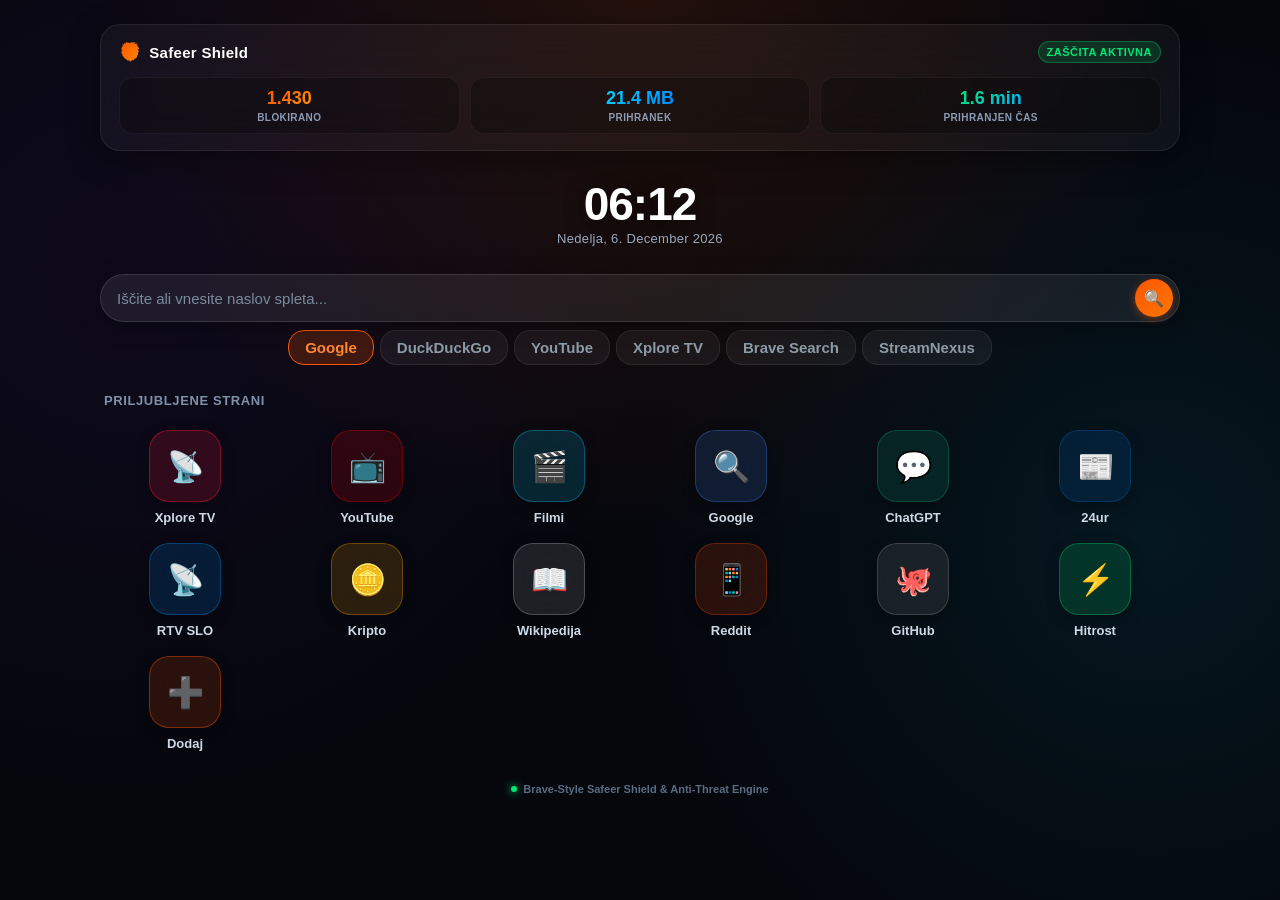
==== assets/brave_home.html @ 383d6cbf "Release TV Browser 2 2.1.08 with downloadable APK. Ship the working Xplore kiosk player and livetv D" ====
<!DOCTYPE html>
<html lang="sl">
<head>
    <meta charset="UTF-8">
    <meta name="viewport" content="width=device-width, initial-scale=1.0, user-scalable=no">
    <title>Safeer Browser - Začetna stran</title>
    <style>
        * {
            margin: 0;
            padding: 0;
            box-sizing: border-box;
            -webkit-tap-highlight-color: transparent;
            font-family: -apple-system, BlinkMacSystemFont, "Segoe UI", Roboto, Helvetica, Arial, sans-serif;
            user-select: none;
        }

        body {
            background-color: #05070d;
            background-image: 
                radial-gradient(circle at 50% 0%, rgba(255, 85, 0, 0.12) 0%, transparent 50%),
                radial-gradient(circle at 10% 30%, rgba(120, 40, 200, 0.08) 0%, transparent 40%),
                radial-gradient(circle at 90% 60%, rgba(0, 210, 255, 0.08) 0%, transparent 40%);
            color: #ffffff;
            min-height: 100vh;
            display: flex;
            flex-direction: column;
            align-items: center;
            padding: 24px 16px 40px 16px;
            overflow-x: hidden;
        }

        .container {
            width: 100%;
            max-width: 1080px;
            display: flex;
            flex-direction: column;
            align-items: center;
            gap: 22px;
        }

        /* 🦁 Brave Shield Privacy Card */
        .shield-card {
            width: 100%;
            background: rgba(255, 255, 255, 0.04);
            backdrop-filter: blur(24px);
            -webkit-backdrop-filter: blur(24px);
            border: 1px solid rgba(255, 255, 255, 0.08);
            border-radius: 20px;
            padding: 16px 18px;
            box-shadow: 0 8px 32px rgba(0, 0, 0, 0.4);
            display: flex;
            flex-direction: column;
            gap: 14px;
        }

        .shield-header {
            display: flex;
            align-items: center;
            justify-content: space-between;
        }

        .shield-title {
            display: flex;
            align-items: center;
            gap: 8px;
            font-size: 15px;
            font-weight: 700;
            letter-spacing: 0.3px;
            color: #ffffff;
        }

        .shield-icon {
            font-size: 18px;
            background: linear-gradient(135deg, #ff5500, #ff8800);
            -webkit-background-clip: text;
            -webkit-text-fill-color: transparent;
        }

        .shield-badge {
            font-size: 11px;
            font-weight: 700;
            padding: 4px 8px;
            border-radius: 12px;
            background: rgba(0, 230, 118, 0.15);
            color: #00e676;
            border: 1px solid rgba(0, 230, 118, 0.3);
            text-transform: uppercase;
            letter-spacing: 0.5px;
        }

        .stats-grid {
            display: grid;
            grid-template-columns: repeat(3, 1fr);
            gap: 10px;
        }

        .stat-box {
            display: flex;
            flex-direction: column;
            align-items: center;
            text-align: center;
            background: rgba(0, 0, 0, 0.25);
            border: 1px solid rgba(255, 255, 255, 0.05);
            border-radius: 14px;
            padding: 10px 6px;
        }

        .stat-val {
            font-size: 18px;
            font-weight: 800;
            line-height: 1.2;
            margin-bottom: 2px;
        }

        .stat-val.ads {
            background: linear-gradient(135deg, #ff5500, #ff9100);
            -webkit-background-clip: text;
            -webkit-text-fill-color: transparent;
        }

        .stat-val.data {
            background: linear-gradient(135deg, #00d2ff, #0088ff);
            -webkit-background-clip: text;
            -webkit-text-fill-color: transparent;
        }

        .stat-val.time {
            background: linear-gradient(135deg, #00e676, #00b0ff);
            -webkit-background-clip: text;
            -webkit-text-fill-color: transparent;
        }

        .stat-lbl {
            font-size: 10px;
            font-weight: 600;
            color: #8b9bb4;
            text-transform: uppercase;
            letter-spacing: 0.4px;
        }

        /* 🕒 Clock & Date Widget */
        .clock-widget {
            display: flex;
            flex-direction: column;
            align-items: center;
            margin: 6px 0;
        }

        .clock-time {
            font-size: 46px;
            font-weight: 800;
            letter-spacing: -1px;
            color: #ffffff;
            text-shadow: 0 4px 20px rgba(0, 0, 0, 0.6);
            line-height: 1.1;
        }

        .clock-date {
            font-size: 13px;
            font-weight: 500;
            color: #9aa8bd;
            text-transform: capitalize;
            letter-spacing: 0.3px;
            margin-top: 2px;
        }

        /* 🔍 Search Widget */
        .search-card {
            width: 100%;
            display: flex;
            flex-direction: column;
            gap: 8px;
        }

        .search-bar-wrapper {
            position: relative;
            width: 100%;
            display: flex;
            align-items: center;
            background: rgba(255, 255, 255, 0.07);
            border: 1px solid rgba(255, 255, 255, 0.12);
            border-radius: 28px;
            padding: 4px 6px 4px 16px;
            box-shadow: 0 4px 20px rgba(0, 0, 0, 0.35);
            transition: all 0.2s ease;
        }

        .search-bar-wrapper:focus-within {
            border-color: #ff5500;
            background: rgba(255, 255, 255, 0.1);
            box-shadow: 0 0 20px rgba(255, 85, 0, 0.35);
        }

        .search-input {
            flex: 1;
            background: transparent;
            border: none;
            outline: none;
            color: #ffffff;
            font-size: 15px;
            font-weight: 500;
            padding: 8px 0;
            user-select: text;
        }

        .search-input::placeholder {
            color: #7b8a9e;
        }

        .search-btn {
            width: 38px;
            height: 38px;
            border-radius: 50%;
            background: linear-gradient(135deg, #ff5500, #ff7700);
            border: none;
            outline: none;
            color: #ffffff;
            font-size: 16px;
            display: flex;
            align-items: center;
            justify-content: center;
            cursor: pointer;
            box-shadow: 0 2px 8px rgba(255, 85, 0, 0.4);
            transition: transform 0.15s ease;
        }

        .search-btn:active {
            transform: scale(0.9);
        }

        .engine-chips {
            display: flex;
            align-items: center;
            justify-content: center;
            gap: 6px;
            flex-wrap: wrap;
        }

        .engine-chip {
            font-size: 15px;
            font-weight: 600;
            padding: 8px 16px;
            border-radius: 16px;
            background: rgba(255, 255, 255, 0.05);
            border: 1px solid rgba(255, 255, 255, 0.08);
            color: #8c9ba8;
            cursor: pointer;
            transition: all 0.15s ease;
        }

        .engine-chip:focus,
        .engine-chip.safeer-active-card {
            outline: 3px solid #00e5ff;
            outline-offset: 3px;
            color: #ffffff;
            background: rgba(0, 229, 255, 0.16);
        }

        .engine-chip.active {
            background: rgba(255, 85, 0, 0.2);
            border-color: #ff5500;
            color: #ff8833;
        }

        /* ⭐ Top Sites / Speed Dial Grid */
        .section-header {
            width: 100%;
            display: flex;
            align-items: center;
            justify-content: space-between;
            margin-top: 6px;
            padding: 0 4px;
        }

        .section-title {
            font-size: 13px;
            font-weight: 700;
            color: #7f91a8;
            text-transform: uppercase;
            letter-spacing: 0.6px;
        }

        .favorites-grid {
            width: 100%;
            display: grid;
            grid-template-columns: repeat(6, 1fr);
            gap: 18px 12px;
        }

        .favorite-tile {
            display: flex;
            flex-direction: column;
            align-items: center;
            gap: 8px;
            cursor: pointer;
            text-decoration: none;
            transition: transform 0.15s ease;
            outline: none;
        }

        .favorite-tile:focus,
        .favorite-tile.safeer-active-card {
            transform: scale(1.08);
        }

        .favorite-tile:focus .tile-icon-wrapper,
        .favorite-tile.safeer-active-card .tile-icon-wrapper {
            border-color: #00e5ff;
            box-shadow: 0 0 22px rgba(0, 229, 255, 0.45);
        }

        .tile-icon-wrapper {
            width: 72px;
            height: 72px;
            border-radius: 20px;
            background: rgba(255, 255, 255, 0.06);
            backdrop-filter: blur(16px);
            border: 1px solid rgba(255, 255, 255, 0.1);
            display: flex;
            align-items: center;
            justify-content: center;
            font-size: 30px;
            box-shadow: 0 4px 14px rgba(0, 0, 0, 0.3);
            transition: all 0.2s ease;
        }

        .favorite-tile:active {
            transform: scale(0.92);
        }

        .favorite-tile:hover .tile-icon-wrapper {
            border-color: rgba(255, 255, 255, 0.3);
            background: rgba(255, 255, 255, 0.1);
        }

        .tile-name {
            font-size: 11px;
            font-weight: 600;
            color: #d1dbe8;
            text-align: center;
            white-space: nowrap;
            overflow: hidden;
            text-overflow: ellipsis;
            max-width: 96px;
            font-size: 13px;
        }

        /* 🛡️ Footer Security Status */
        .footer-badge {
            margin-top: 10px;
            display: flex;
            align-items: center;
            gap: 6px;
            font-size: 11px;
            font-weight: 600;
            color: #5c6c80;
        }

        .pulse-dot {
            width: 6px;
            height: 6px;
            border-radius: 50%;
            background: #00e676;
            box-shadow: 0 0 8px #00e676;
            animation: pulse 2s infinite;
        }

        @keyframes pulse {
            0% { opacity: 0.4; }
            50% { opacity: 1; }
            100% { opacity: 0.4; }
        }
    </style>
</head>
<body>

<div class="container">

    <!-- 🦁 1. Brave Shield Dashboard Stats -->
    <div class="shield-card">
        <div class="shield-header">
            <div class="shield-title">
                <span class="shield-icon">🦁</span>
                <span>Safeer Shield</span>
            </div>
            <span class="shield-badge">Zaščita aktivna</span>
        </div>
        <div class="stats-grid">
            <div class="stat-box">
                <div class="stat-val ads" id="valAds">1.430</div>
                <div class="stat-lbl">Blokirano</div>
            </div>
            <div class="stat-box">
                <div class="stat-val data" id="valData">21.4 MB</div>
                <div class="stat-lbl">Prihranek</div>
            </div>
            <div class="stat-box">
                <div class="stat-val time" id="valTime">1.6 min</div>
                <div class="stat-lbl">Prihranjen čas</div>
            </div>
        </div>
    </div>

    <!-- 🕒 2. Clock & Date Widget -->
    <div class="clock-widget">
        <div class="clock-time" id="clockTime">13:15</div>
        <div class="clock-date" id="clockDate">sobota, 29. avgust 2026</div>
    </div>

    <!-- 🔍 3. Omnibox / Search Widget -->
    <div class="search-card">
        <form class="search-bar-wrapper" id="searchForm" onsubmit="return handleSearch(event)">
            <input type="text" class="search-input" id="searchInput" placeholder="Iščite ali vnesite naslov spleta..." autocomplete="off" autocorrect="off" tabindex="-1">
            <button type="submit" class="search-btn" tabindex="0">🔍</button>
        </form>
        <div class="engine-chips">
            <div class="engine-chip active" role="button" tabindex="0" onclick="setEngine('google', this)">Google</div>
            <div class="engine-chip" role="button" tabindex="0" onclick="setEngine('duckduckgo', this)">DuckDuckGo</div>
            <div class="engine-chip" role="button" tabindex="0" onclick="openUrl('https://www.youtube.com/tv')">YouTube</div>
            <div class="engine-chip" role="button" tabindex="0" onclick="openUrl('https://www.xploretv.si/home')">Xplore TV</div>
            <div class="engine-chip" role="button" tabindex="0" onclick="setEngine('brave', this)">Brave Search</div>
            <div class="engine-chip" role="button" tabindex="0" onclick="openUrl('https://hydrahd.ws/')">StreamNexus</div>
        </div>
    </div>

    <!-- ⭐ 4. Priljubljene strani (Speed Dial) -->
    <div class="section-header">
        <div class="section-title">Priljubljene strani</div>
    </div>

    <div class="favorites-grid" id="favoritesGrid">
        <div class="favorite-tile" role="button" tabindex="0" onclick="openUrl('https://www.xploretv.si/home')">
            <div class="tile-icon-wrapper" style="background: rgba(227, 24, 55, 0.18); border-color: rgba(227, 24, 55, 0.45);">📡</div>
            <div class="tile-name">Xplore TV</div>
        </div>
        <div class="favorite-tile" role="button" tabindex="0" onclick="openUrl('https://www.youtube.com/tv')">
            <div class="tile-icon-wrapper" style="background: rgba(255, 0, 0, 0.15); border-color: rgba(255, 0, 0, 0.3);">📺</div>
            <div class="tile-name">YouTube</div>
        </div>
        <div class="favorite-tile" role="button" tabindex="0" onclick="openUrl('https://hydrahd.ws/')">
            <div class="tile-icon-wrapper" style="background: rgba(0, 210, 255, 0.15); border-color: rgba(0, 210, 255, 0.3);">🎬</div>
            <div class="tile-name">Filmi</div>
        </div>
        <div class="favorite-tile" role="button" tabindex="0" onclick="openUrl('https://www.google.com')">
            <div class="tile-icon-wrapper" style="background: rgba(66, 133, 244, 0.15); border-color: rgba(66, 133, 244, 0.3);">🔍</div>
            <div class="tile-name">Google</div>
        </div>
        <div class="favorite-tile" role="button" tabindex="0" onclick="openUrl('https://chatgpt.com')">
            <div class="tile-icon-wrapper" style="background: rgba(16, 163, 127, 0.15); border-color: rgba(16, 163, 127, 0.3);">💬</div>
            <div class="tile-name">ChatGPT</div>
        </div>
        <div class="favorite-tile" role="button" tabindex="0" onclick="openUrl('https://www.24ur.com')">
            <div class="tile-icon-wrapper" style="background: rgba(0, 102, 204, 0.15); border-color: rgba(0, 102, 204, 0.3);">📰</div>
            <div class="tile-name">24ur</div>
        </div>
        <div class="favorite-tile" role="button" tabindex="0" onclick="openUrl('https://www.rtvslo.si')">
            <div class="tile-icon-wrapper" style="background: rgba(0, 150, 255, 0.15); border-color: rgba(0, 150, 255, 0.3);">📡</div>
            <div class="tile-name">RTV SLO</div>
        </div>
        <div class="favorite-tile" role="button" tabindex="0" onclick="openUrl('https://cryptoquant.com')">
            <div class="tile-icon-wrapper" style="background: rgba(255, 170, 0, 0.15); border-color: rgba(255, 170, 0, 0.3);">🪙</div>
            <div class="tile-name">Kripto</div>
        </div>
        <div class="favorite-tile" role="button" tabindex="0" onclick="openUrl('https://sl.wikipedia.org')">
            <div class="tile-icon-wrapper" style="background: rgba(255, 255, 255, 0.1); border-color: rgba(255, 255, 255, 0.2);">📖</div>
            <div class="tile-name">Wikipedija</div>
        </div>
        <div class="favorite-tile" role="button" tabindex="0" onclick="openUrl('https://www.reddit.com')">
            <div class="tile-icon-wrapper" style="background: rgba(255, 69, 0, 0.15); border-color: rgba(255, 69, 0, 0.3);">📱</div>
            <div class="tile-name">Reddit</div>
        </div>
        <div class="favorite-tile" role="button" tabindex="0" onclick="openUrl('https://github.com')">
            <div class="tile-icon-wrapper" style="background: rgba(140, 140, 140, 0.15); border-color: rgba(140, 140, 140, 0.3);">🐙</div>
            <div class="tile-name">GitHub</div>
        </div>
        <div class="favorite-tile" role="button" tabindex="0" onclick="openUrl('https://www.speedtest.net')">
            <div class="tile-icon-wrapper" style="background: rgba(0, 230, 118, 0.15); border-color: rgba(0, 230, 118, 0.3);">⚡</div>
            <div class="tile-name">Hitrost</div>
        </div>
        <div class="favorite-tile" role="button" tabindex="0" onclick="addNewFavorite()">
            <div class="tile-icon-wrapper" style="background: rgba(255, 85, 0, 0.15); border-color: rgba(255, 85, 0, 0.4); color: #ff7700;">➕</div>
            <div class="tile-name">Dodaj</div>
        </div>
    </div>

    <!-- 🛡️ Footer -->
    <div class="footer-badge">
        <div class="pulse-dot"></div>
        <span>Brave-Style Safeer Shield & Anti-Threat Engine</span>
    </div>

</div>

<script>
    var currentEngine = 'google';

    function setEngine(engine, el) {
        currentEngine = engine;
        var chips = document.querySelectorAll('.engine-chip');
        chips.forEach(function(c) { c.classList.remove('active'); });
        if (el) el.classList.add('active');
        
        var input = document.getElementById('searchInput');
        if (engine === 'youtube') input.placeholder = 'Išči na YouTube...';
        else if (engine === 'streamnexus') input.placeholder = 'Išči filme in serije...';
        else if (engine === 'duckduckgo') input.placeholder = 'Zasebno iskanje DuckDuckGo...';
        else if (engine === 'brave') input.placeholder = 'Brave Search...';
        else input.placeholder = 'Iščite ali vnesite naslov spleta...';
        try { input.blur(); } catch (e) {}
    }

    function handleSearch(e) {
        if (e) e.preventDefault();
        var q = document.getElementById('searchInput').value.trim();
        if (!q) return false;

        var targetUrl = '';
        if (q.startsWith('http://') || q.startsWith('https://')) {
            targetUrl = q;
        } else if (q.includes('.') && !q.includes(' ')) {
            targetUrl = 'https://' + q;
        } else {
            if (currentEngine === 'youtube') {
                targetUrl = 'https://www.youtube.com/tv#/search?q=' + encodeURIComponent(q);
            } else if (currentEngine === 'duckduckgo') {
                targetUrl = 'https://duckduckgo.com/?q=' + encodeURIComponent(q);
            } else if (currentEngine === 'brave') {
                targetUrl = 'https://search.brave.com/search?q=' + encodeURIComponent(q);
            } else if (currentEngine === 'streamnexus') {
                targetUrl = 'https://hydrahd.ws/search/' + encodeURIComponent(q);
            } else {
                targetUrl = 'https://www.google.com/search?q=' + encodeURIComponent(q);
            }
        }
        openUrl(targetUrl);
        return false;
    }

    function openUrl(url) {
        if (window.SafeerBridge && typeof window.SafeerBridge.navigate === 'function') {
            window.SafeerBridge.navigate(url);
        } else {
            window.location.href = url;
        }
    }

    function addNewFavorite() {
        var url = prompt('Vnesite URL spletnega mesta (npr. https://siol.net):', 'https://');
        if (url && url !== 'https://') {
            var name = prompt('Vnesite ime zaznamka:', 'Priljubljeno');
            if (name) {
                var grid = document.getElementById('favoritesGrid');
                var addBtn = grid.lastElementChild;
                var tile = document.createElement('div');
                tile.className = 'favorite-tile';
                tile.onclick = function() { openUrl(url); };
                tile.innerHTML = '<div class="tile-icon-wrapper">⭐</div><div class="tile-name">' + name + '</div>';
                grid.insertBefore(tile, addBtn);
            }
        }
    }

    // Posodobi uro in datum v slovenščini
    function updateClock() {
        var now = new Date();
        var hrs = String(now.getHours()).padStart(2, '0');
        var mins = String(now.getMinutes()).padStart(2, '0');
        document.getElementById('clockTime').textContent = hrs + ':' + mins;

        var options = { weekday: 'long', year: 'numeric', month: 'long', day: 'numeric' };
        var dateStr = now.toLocaleDateString('sl-SI', options);
        document.getElementById('clockDate').textContent = dateStr;
    }

    // Posodobi statistiko Safeer Shielda
    function updateStats() {
        try {
            if (window.SafeerBridge && typeof window.SafeerBridge.getStats === 'function') {
                var jsonStr = window.SafeerBridge.getStats();
                var s = JSON.parse(jsonStr);
                document.getElementById('valAds').textContent = s.ads.toLocaleString('sl-SI');
                document.getElementById('valData').textContent = s.dataMb;
                document.getElementById('valTime').textContent = s.timeMin;
            }
        } catch(e) {}
    }

    setInterval(updateClock, 1000);
    setInterval(updateStats, 2000);
    updateClock();
    updateStats();
</script>

</body>
</html>
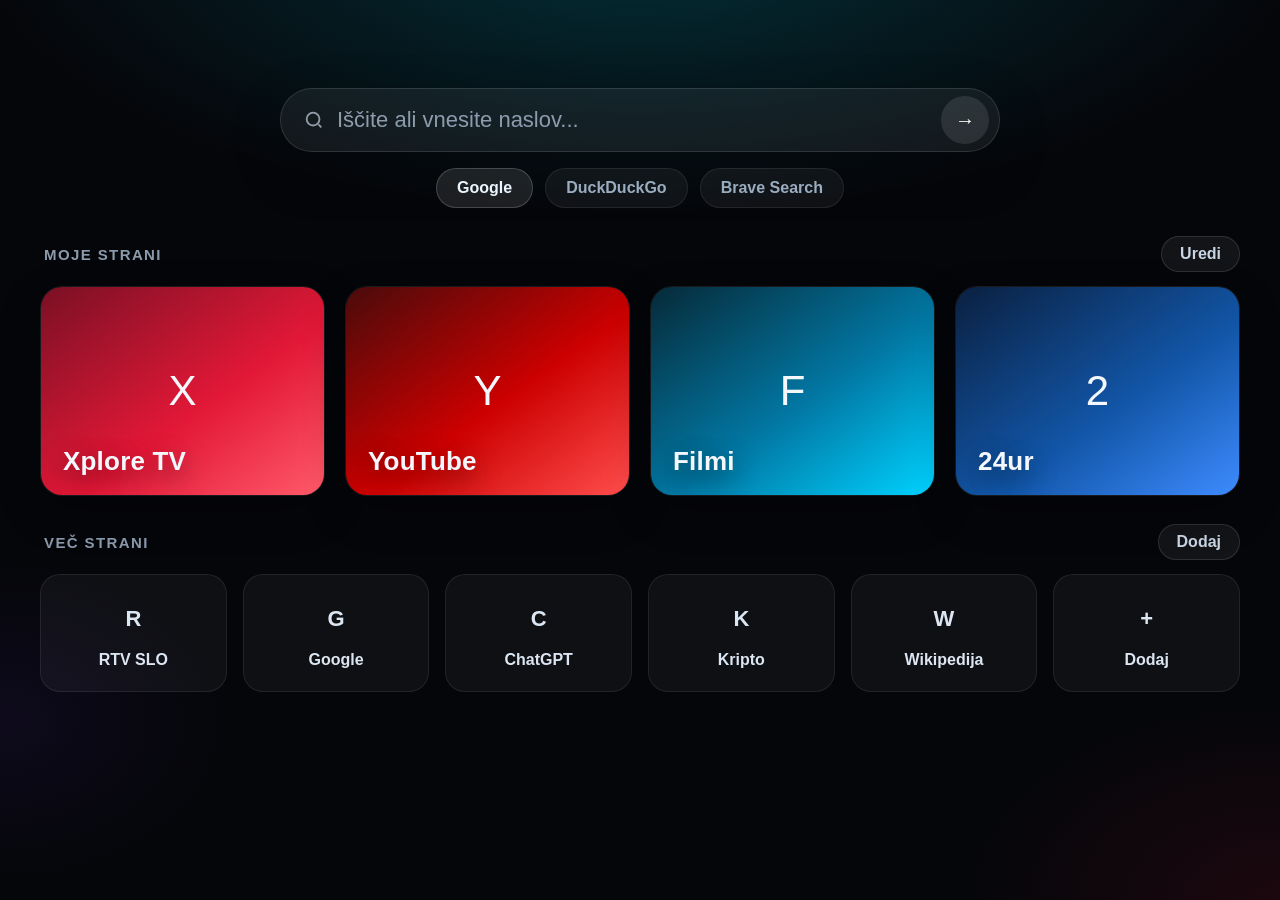
==== commit f1d97130: "Release TV Browser 2 2.1.70 with HydraHD D-Pad and native Media3 playback. Co-authored-by: Cursor <c" ====
--- a/assets/brave_home.html
+++ b/assets/brave_home.html
@@ -3,509 +3,355 @@
 <head>
     <meta charset="UTF-8">
     <meta name="viewport" content="width=device-width, initial-scale=1.0, user-scalable=no">
-    <title>Safeer Browser - Začetna stran</title>
+    <title>Safeer Browser</title>
     <style>
-        * {
-            margin: 0;
-            padding: 0;
-            box-sizing: border-box;
-            -webkit-tap-highlight-color: transparent;
-            font-family: -apple-system, BlinkMacSystemFont, "Segoe UI", Roboto, Helvetica, Arial, sans-serif;
-            user-select: none;
-        }
-
+        * { margin: 0; padding: 0; box-sizing: border-box; -webkit-tap-highlight-color: transparent; user-select: none; }
+        html, body {
+            height: 100%;
+            background: #05060a;
+            color: #f4f7fb;
+            font-family: "Segoe UI", Roboto, "Noto Sans", sans-serif;
+        }
         body {
-            background-color: #05070d;
-            background-image: 
-                radial-gradient(circle at 50% 0%, rgba(255, 85, 0, 0.12) 0%, transparent 50%),
-                radial-gradient(circle at 10% 30%, rgba(120, 40, 200, 0.08) 0%, transparent 40%),
-                radial-gradient(circle at 90% 60%, rgba(0, 210, 255, 0.08) 0%, transparent 40%);
-            color: #ffffff;
-            min-height: 100vh;
+            overflow: hidden;
+            background-image:
+                radial-gradient(ellipse 90% 55% at 50% -8%, rgba(0, 196, 220, 0.22), transparent 58%),
+                radial-gradient(ellipse 45% 40% at 100% 100%, rgba(227, 24, 55, 0.10), transparent 55%),
+                radial-gradient(ellipse 35% 35% at 0% 80%, rgba(80, 40, 160, 0.12), transparent 50%);
+        }
+        .stage {
+            width: min(1680px, calc(100vw - 80px));
+            margin: 0 auto;
+            padding: 88px 0 28px;
+            height: 100%;
             display: flex;
             flex-direction: column;
+        }
+
+        .search-card { display: flex; flex-direction: column; align-items: center; gap: 16px; margin-bottom: 28px; }
+        .search-bar-wrapper {
+            width: 720px;
+            max-width: 100%;
+            height: 64px;
+            display: flex;
             align-items: center;
-            padding: 24px 16px 40px 16px;
-            overflow-x: hidden;
-        }
-
-        .container {
-            width: 100%;
-            max-width: 1080px;
-            display: flex;
-            flex-direction: column;
-            align-items: center;
-            gap: 22px;
-        }
-
-        /* 🦁 Brave Shield Privacy Card */
-        .shield-card {
-            width: 100%;
-            background: rgba(255, 255, 255, 0.04);
-            backdrop-filter: blur(24px);
-            -webkit-backdrop-filter: blur(24px);
-            border: 1px solid rgba(255, 255, 255, 0.08);
-            border-radius: 20px;
-            padding: 16px 18px;
-            box-shadow: 0 8px 32px rgba(0, 0, 0, 0.4);
-            display: flex;
-            flex-direction: column;
-            gap: 14px;
-        }
-
-        .shield-header {
-            display: flex;
-            align-items: center;
-            justify-content: space-between;
-        }
-
-        .shield-title {
-            display: flex;
-            align-items: center;
-            gap: 8px;
-            font-size: 15px;
-            font-weight: 700;
-            letter-spacing: 0.3px;
-            color: #ffffff;
-        }
-
-        .shield-icon {
-            font-size: 18px;
-            background: linear-gradient(135deg, #ff5500, #ff8800);
-            -webkit-background-clip: text;
-            -webkit-text-fill-color: transparent;
-        }
-
-        .shield-badge {
-            font-size: 11px;
-            font-weight: 700;
-            padding: 4px 8px;
-            border-radius: 12px;
-            background: rgba(0, 230, 118, 0.15);
-            color: #00e676;
-            border: 1px solid rgba(0, 230, 118, 0.3);
-            text-transform: uppercase;
-            letter-spacing: 0.5px;
-        }
-
-        .stats-grid {
-            display: grid;
-            grid-template-columns: repeat(3, 1fr);
-            gap: 10px;
-        }
-
-        .stat-box {
-            display: flex;
-            flex-direction: column;
-            align-items: center;
-            text-align: center;
-            background: rgba(0, 0, 0, 0.25);
-            border: 1px solid rgba(255, 255, 255, 0.05);
-            border-radius: 14px;
-            padding: 10px 6px;
-        }
-
-        .stat-val {
-            font-size: 18px;
-            font-weight: 800;
-            line-height: 1.2;
-            margin-bottom: 2px;
-        }
-
-        .stat-val.ads {
-            background: linear-gradient(135deg, #ff5500, #ff9100);
-            -webkit-background-clip: text;
-            -webkit-text-fill-color: transparent;
-        }
-
-        .stat-val.data {
-            background: linear-gradient(135deg, #00d2ff, #0088ff);
-            -webkit-background-clip: text;
-            -webkit-text-fill-color: transparent;
-        }
-
-        .stat-val.time {
-            background: linear-gradient(135deg, #00e676, #00b0ff);
-            -webkit-background-clip: text;
-            -webkit-text-fill-color: transparent;
-        }
-
-        .stat-lbl {
-            font-size: 10px;
-            font-weight: 600;
-            color: #8b9bb4;
-            text-transform: uppercase;
-            letter-spacing: 0.4px;
-        }
-
-        /* 🕒 Clock & Date Widget */
-        .clock-widget {
-            display: flex;
-            flex-direction: column;
-            align-items: center;
-            margin: 6px 0;
-        }
-
-        .clock-time {
-            font-size: 46px;
-            font-weight: 800;
-            letter-spacing: -1px;
-            color: #ffffff;
-            text-shadow: 0 4px 20px rgba(0, 0, 0, 0.6);
-            line-height: 1.1;
-        }
-
-        .clock-date {
-            font-size: 13px;
-            font-weight: 500;
-            color: #9aa8bd;
-            text-transform: capitalize;
-            letter-spacing: 0.3px;
-            margin-top: 2px;
-        }
-
-        /* 🔍 Search Widget */
-        .search-card {
-            width: 100%;
-            display: flex;
-            flex-direction: column;
-            gap: 8px;
-        }
-
-        .search-bar-wrapper {
-            position: relative;
-            width: 100%;
-            display: flex;
-            align-items: center;
-            background: rgba(255, 255, 255, 0.07);
+            gap: 12px;
+            padding: 0 10px 0 22px;
+            border-radius: 999px;
+            background: rgba(255, 255, 255, 0.06);
             border: 1px solid rgba(255, 255, 255, 0.12);
-            border-radius: 28px;
-            padding: 4px 6px 4px 16px;
-            box-shadow: 0 4px 20px rgba(0, 0, 0, 0.35);
-            transition: all 0.2s ease;
-        }
-
-        .search-bar-wrapper:focus-within {
-            border-color: #ff5500;
-            background: rgba(255, 255, 255, 0.1);
-            box-shadow: 0 0 20px rgba(255, 85, 0, 0.35);
-        }
-
+            box-shadow: 0 18px 50px rgba(0, 0, 0, 0.28);
+        }
+        .search-bar-wrapper:focus-within,
+        .search-bar-wrapper.safeer-active-card {
+            border-color: rgba(0, 229, 255, 0.85);
+            background: rgba(0, 229, 255, 0.08);
+            box-shadow: 0 0 0 3px rgba(0, 229, 255, 0.22), 0 18px 50px rgba(0, 0, 0, 0.28);
+            outline: none;
+        }
+        .search-glyph { width: 22px; height: 22px; opacity: 0.7; flex-shrink: 0; }
         .search-input {
             flex: 1;
             background: transparent;
             border: none;
             outline: none;
             color: #ffffff;
-            font-size: 15px;
+            font-size: 22px;
             font-weight: 500;
-            padding: 8px 0;
-            user-select: text;
-        }
-
-        .search-input::placeholder {
-            color: #7b8a9e;
-        }
-
+        }
+        .search-input::placeholder { color: rgba(155, 170, 188, 0.9); }
         .search-btn {
-            width: 38px;
-            height: 38px;
+            width: 48px;
+            height: 48px;
+            border: none;
             border-radius: 50%;
-            background: linear-gradient(135deg, #ff5500, #ff7700);
-            border: none;
-            outline: none;
-            color: #ffffff;
-            font-size: 16px;
+            background: rgba(255, 255, 255, 0.10);
+            color: #fff;
+            font-size: 20px;
             display: flex;
             align-items: center;
             justify-content: center;
-            cursor: pointer;
-            box-shadow: 0 2px 8px rgba(255, 85, 0, 0.4);
-            transition: transform 0.15s ease;
-        }
-
-        .search-btn:active {
-            transform: scale(0.9);
-        }
-
-        .engine-chips {
-            display: flex;
+            outline: none;
+        }
+        .search-btn:focus,
+        .search-btn.safeer-active-card {
+            background: #00e5ff;
+            color: #041016;
+            box-shadow: 0 0 28px rgba(0, 229, 255, 0.55);
+        }
+        .engine-chips { display: flex; gap: 12px; }
+        .engine-chip {
+            font-size: 16px;
+            font-weight: 650;
+            padding: 10px 20px;
+            border-radius: 999px;
+            background: rgba(255, 255, 255, 0.05);
+            border: 1px solid rgba(255, 255, 255, 0.08);
+            color: #9aacbf;
+            outline: none;
+        }
+        .engine-chip.active {
+            color: #eaf6ff;
+            background: rgba(255, 255, 255, 0.10);
+            border-color: rgba(255, 255, 255, 0.18);
+        }
+        .engine-chip:focus,
+        .engine-chip.safeer-active-card {
+            color: #041016;
+            background: #00e5ff;
+            border-color: #00e5ff;
+            box-shadow: 0 0 0 3px rgba(0, 229, 255, 0.25), 0 0 28px rgba(0, 229, 255, 0.4);
+            outline: none;
+        }
+
+        .section-head {
+            display: flex;
+            align-items: center;
+            justify-content: space-between;
+            margin: 0 0 14px 4px;
+        }
+        .section-title {
+            font-size: 15px;
+            font-weight: 700;
+            letter-spacing: 1.4px;
+            text-transform: uppercase;
+            color: rgba(154, 172, 191, 0.9);
+            margin: 0;
+        }
+        .edit-chip {
+            font-size: 16px;
+            font-weight: 700;
+            padding: 8px 18px;
+            border-radius: 999px;
+            background: rgba(255, 255, 255, 0.06);
+            border: 1px solid rgba(255, 255, 255, 0.12);
+            color: #c9d6e4;
+            outline: none;
+        }
+        .edit-chip:focus,
+        .edit-chip.safeer-active-card {
+            color: #041016;
+            background: #00e5ff;
+            border-color: #00e5ff;
+            box-shadow: 0 0 0 3px rgba(0, 229, 255, 0.25);
+        }
+        .hero-row {
+            display: grid;
+            grid-template-columns: repeat(4, 1fr);
+            gap: 20px;
+            margin-bottom: 28px;
+            contain: layout;
+        }
+        .hero-card {
+            position: relative;
+            height: 210px;
+            border-radius: 22px;
+            overflow: hidden;
+            outline: none;
+            border: 1px solid rgba(255, 255, 255, 0.08);
+            box-shadow: 0 16px 40px rgba(0, 0, 0, 0.32);
+            transition: transform 0.12s ease, box-shadow 0.12s ease, border-color 0.12s ease;
+        }
+        .hero-card .art {
+            position: absolute; inset: 0;
+            display: flex; align-items: center; justify-content: center;
+            font-size: 42px;
+        }
+        .hero-card .art svg { width: 72px; height: 72px; opacity: 0.95; }
+        .hero-card .hero-label {
+            position: absolute; left: 22px; right: 22px; bottom: 18px;
+            font-size: 26px; font-weight: 750; letter-spacing: 0.2px;
+            text-shadow: 0 8px 24px rgba(0, 0, 0, 0.55);
+        }
+        .hero-card.tone-0 .art { background: linear-gradient(145deg, #7a1024 0%, #e31837 58%, #ff5a6a 100%); }
+        .hero-card.tone-1 .art { background: linear-gradient(145deg, #4a0b0b 0%, #cc0000 55%, #ff4d4d 100%); }
+        .hero-card.tone-2 .art { background: linear-gradient(145deg, #062a38 0%, #0277a3 55%, #00d2ff 100%); }
+        .hero-card.tone-3 .art { background: linear-gradient(145deg, #0a2040 0%, #1256a8 58%, #3d8bff 100%); }
+        .hero-card.tone-4 .art { background: linear-gradient(145deg, #123018 0%, #1b7a45 58%, #4ade80 100%); }
+        .hero-card.tone-5 .art { background: linear-gradient(145deg, #2a1840 0%, #6d28d9 58%, #c4b5fd 100%); }
+        .hero-card:focus,
+        .hero-card.safeer-active-card {
+            transform: scale(1.035);
+            border-color: #00e5ff;
+            box-shadow: 0 0 0 4px #00e5ff, 0 0 36px rgba(0, 229, 255, 0.45);
+            z-index: 2;
+        }
+
+        .more-row {
+            display: grid;
+            grid-template-columns: repeat(6, 1fr);
+            gap: 16px;
+            flex: 1;
+        }
+        .favorite-tile.mini {
+            height: 118px;
+            border-radius: 20px;
+            display: flex;
+            flex-direction: column;
             align-items: center;
             justify-content: center;
-            gap: 6px;
-            flex-wrap: wrap;
-        }
-
-        .engine-chip {
-            font-size: 15px;
-            font-weight: 600;
-            padding: 8px 16px;
-            border-radius: 16px;
-            background: rgba(255, 255, 255, 0.05);
+            gap: 10px;
+            background: rgba(255, 255, 255, 0.045);
             border: 1px solid rgba(255, 255, 255, 0.08);
-            color: #8c9ba8;
-            cursor: pointer;
-            transition: all 0.15s ease;
-        }
-
-        .engine-chip:focus,
-        .engine-chip.safeer-active-card {
-            outline: 3px solid #00e5ff;
-            outline-offset: 3px;
-            color: #ffffff;
-            background: rgba(0, 229, 255, 0.16);
-        }
-
-        .engine-chip.active {
-            background: rgba(255, 85, 0, 0.2);
-            border-color: #ff5500;
-            color: #ff8833;
-        }
-
-        /* ⭐ Top Sites / Speed Dial Grid */
-        .section-header {
-            width: 100%;
-            display: flex;
-            align-items: center;
-            justify-content: space-between;
-            margin-top: 6px;
-            padding: 0 4px;
-        }
-
-        .section-title {
-            font-size: 13px;
-            font-weight: 700;
-            color: #7f91a8;
-            text-transform: uppercase;
-            letter-spacing: 0.6px;
-        }
-
-        .favorites-grid {
-            width: 100%;
-            display: grid;
-            grid-template-columns: repeat(6, 1fr);
-            gap: 18px 12px;
-        }
-
-        .favorite-tile {
-            display: flex;
-            flex-direction: column;
-            align-items: center;
-            gap: 8px;
-            cursor: pointer;
-            text-decoration: none;
-            transition: transform 0.15s ease;
-            outline: none;
-        }
-
-        .favorite-tile:focus,
-        .favorite-tile.safeer-active-card {
-            transform: scale(1.08);
-        }
-
-        .favorite-tile:focus .tile-icon-wrapper,
-        .favorite-tile.safeer-active-card .tile-icon-wrapper {
+            outline: none;
+        }
+        .favorite-tile.mini .tile-icon-wrapper {
+            width: 44px; height: 44px;
+            display: flex; align-items: center; justify-content: center;
+            background: transparent; border: none; box-shadow: none;
+        }
+        .favorite-tile.mini .tile-icon-wrapper svg { width: 32px; height: 32px; }
+        .favorite-tile.mini .tile-name {
+            font-size: 16px;
+            font-weight: 650;
+            color: #dbe6f2;
+            max-width: none;
+        }
+        .favorite-tile.mini:focus,
+        .favorite-tile.mini.safeer-active-card {
+            background: rgba(0, 229, 255, 0.12);
             border-color: #00e5ff;
-            box-shadow: 0 0 22px rgba(0, 229, 255, 0.45);
-        }
-
-        .tile-icon-wrapper {
-            width: 72px;
-            height: 72px;
-            border-radius: 20px;
-            background: rgba(255, 255, 255, 0.06);
-            backdrop-filter: blur(16px);
-            border: 1px solid rgba(255, 255, 255, 0.1);
-            display: flex;
-            align-items: center;
-            justify-content: center;
-            font-size: 30px;
-            box-shadow: 0 4px 14px rgba(0, 0, 0, 0.3);
-            transition: all 0.2s ease;
-        }
-
-        .favorite-tile:active {
-            transform: scale(0.92);
-        }
-
-        .favorite-tile:hover .tile-icon-wrapper {
-            border-color: rgba(255, 255, 255, 0.3);
-            background: rgba(255, 255, 255, 0.1);
-        }
-
-        .tile-name {
-            font-size: 11px;
-            font-weight: 600;
-            color: #d1dbe8;
-            text-align: center;
-            white-space: nowrap;
-            overflow: hidden;
-            text-overflow: ellipsis;
-            max-width: 96px;
-            font-size: 13px;
-        }
-
-        /* 🛡️ Footer Security Status */
-        .footer-badge {
-            margin-top: 10px;
-            display: flex;
-            align-items: center;
-            gap: 6px;
-            font-size: 11px;
-            font-weight: 600;
-            color: #5c6c80;
-        }
-
-        .pulse-dot {
-            width: 6px;
-            height: 6px;
-            border-radius: 50%;
-            background: #00e676;
-            box-shadow: 0 0 8px #00e676;
-            animation: pulse 2s infinite;
-        }
-
-        @keyframes pulse {
-            0% { opacity: 0.4; }
-            50% { opacity: 1; }
-            100% { opacity: 0.4; }
-        }
+            box-shadow: 0 0 0 4px #00e5ff, 0 0 28px rgba(0, 229, 255, 0.35);
+            transform: none;
+        }
+        .mini-add { border-style: dashed; border-color: rgba(255, 255, 255, 0.18); background: transparent; }
+        .mini-add .tile-name { color: #9aacbf; }
+        .hero-card.mini-add .art { background: rgba(255, 255, 255, 0.04); }
+        .hero-card.mini-add .hero-label { color: #9aacbf; font-weight: 650; }
     </style>
 </head>
 <body>
-
-<div class="container">
-
-    <!-- 🦁 1. Brave Shield Dashboard Stats -->
-    <div class="shield-card">
-        <div class="shield-header">
-            <div class="shield-title">
-                <span class="shield-icon">🦁</span>
-                <span>Safeer Shield</span>
-            </div>
-            <span class="shield-badge">Zaščita aktivna</span>
-        </div>
-        <div class="stats-grid">
-            <div class="stat-box">
-                <div class="stat-val ads" id="valAds">1.430</div>
-                <div class="stat-lbl">Blokirano</div>
-            </div>
-            <div class="stat-box">
-                <div class="stat-val data" id="valData">21.4 MB</div>
-                <div class="stat-lbl">Prihranek</div>
-            </div>
-            <div class="stat-box">
-                <div class="stat-val time" id="valTime">1.6 min</div>
-                <div class="stat-lbl">Prihranjen čas</div>
-            </div>
-        </div>
-    </div>
-
-    <!-- 🕒 2. Clock & Date Widget -->
-    <div class="clock-widget">
-        <div class="clock-time" id="clockTime">13:15</div>
-        <div class="clock-date" id="clockDate">sobota, 29. avgust 2026</div>
-    </div>
-
-    <!-- 🔍 3. Omnibox / Search Widget -->
+<div class="stage">
     <div class="search-card">
         <form class="search-bar-wrapper" id="searchForm" onsubmit="return handleSearch(event)">
-            <input type="text" class="search-input" id="searchInput" placeholder="Iščite ali vnesite naslov spleta..." autocomplete="off" autocorrect="off" tabindex="-1">
-            <button type="submit" class="search-btn" tabindex="0">🔍</button>
+            <svg class="search-glyph" viewBox="0 0 24 24" fill="none" stroke="#c9d6e4" stroke-width="2"><circle cx="11" cy="11" r="7"/><path d="M20 20l-3.2-3.2"/></svg>
+            <input type="text" class="search-input" id="searchInput" placeholder="Iščite ali vnesite naslov..." autocomplete="off" autocorrect="off" tabindex="-1">
+            <button type="submit" class="search-btn" tabindex="0" aria-label="Išči">→</button>
         </form>
         <div class="engine-chips">
             <div class="engine-chip active" role="button" tabindex="0" onclick="setEngine('google', this)">Google</div>
             <div class="engine-chip" role="button" tabindex="0" onclick="setEngine('duckduckgo', this)">DuckDuckGo</div>
-            <div class="engine-chip" role="button" tabindex="0" onclick="openUrl('https://www.youtube.com/tv')">YouTube</div>
-            <div class="engine-chip" role="button" tabindex="0" onclick="openUrl('https://www.xploretv.si/home')">Xplore TV</div>
             <div class="engine-chip" role="button" tabindex="0" onclick="setEngine('brave', this)">Brave Search</div>
-            <div class="engine-chip" role="button" tabindex="0" onclick="openUrl('https://hydrahd.ws/')">StreamNexus</div>
         </div>
     </div>
 
-    <!-- ⭐ 4. Priljubljene strani (Speed Dial) -->
-    <div class="section-header">
-        <div class="section-title">Priljubljene strani</div>
+    <div class="section-head">
+        <div class="section-title">Moje strani</div>
+        <div class="edit-chip" role="button" tabindex="0" onclick="editTiles()">Uredi</div>
     </div>
-
-    <div class="favorites-grid" id="favoritesGrid">
-        <div class="favorite-tile" role="button" tabindex="0" onclick="openUrl('https://www.xploretv.si/home')">
-            <div class="tile-icon-wrapper" style="background: rgba(227, 24, 55, 0.18); border-color: rgba(227, 24, 55, 0.45);">📡</div>
-            <div class="tile-name">Xplore TV</div>
-        </div>
-        <div class="favorite-tile" role="button" tabindex="0" onclick="openUrl('https://www.youtube.com/tv')">
-            <div class="tile-icon-wrapper" style="background: rgba(255, 0, 0, 0.15); border-color: rgba(255, 0, 0, 0.3);">📺</div>
-            <div class="tile-name">YouTube</div>
-        </div>
-        <div class="favorite-tile" role="button" tabindex="0" onclick="openUrl('https://hydrahd.ws/')">
-            <div class="tile-icon-wrapper" style="background: rgba(0, 210, 255, 0.15); border-color: rgba(0, 210, 255, 0.3);">🎬</div>
-            <div class="tile-name">Filmi</div>
-        </div>
-        <div class="favorite-tile" role="button" tabindex="0" onclick="openUrl('https://www.google.com')">
-            <div class="tile-icon-wrapper" style="background: rgba(66, 133, 244, 0.15); border-color: rgba(66, 133, 244, 0.3);">🔍</div>
-            <div class="tile-name">Google</div>
-        </div>
-        <div class="favorite-tile" role="button" tabindex="0" onclick="openUrl('https://chatgpt.com')">
-            <div class="tile-icon-wrapper" style="background: rgba(16, 163, 127, 0.15); border-color: rgba(16, 163, 127, 0.3);">💬</div>
-            <div class="tile-name">ChatGPT</div>
-        </div>
-        <div class="favorite-tile" role="button" tabindex="0" onclick="openUrl('https://www.24ur.com')">
-            <div class="tile-icon-wrapper" style="background: rgba(0, 102, 204, 0.15); border-color: rgba(0, 102, 204, 0.3);">📰</div>
-            <div class="tile-name">24ur</div>
-        </div>
-        <div class="favorite-tile" role="button" tabindex="0" onclick="openUrl('https://www.rtvslo.si')">
-            <div class="tile-icon-wrapper" style="background: rgba(0, 150, 255, 0.15); border-color: rgba(0, 150, 255, 0.3);">📡</div>
-            <div class="tile-name">RTV SLO</div>
-        </div>
-        <div class="favorite-tile" role="button" tabindex="0" onclick="openUrl('https://cryptoquant.com')">
-            <div class="tile-icon-wrapper" style="background: rgba(255, 170, 0, 0.15); border-color: rgba(255, 170, 0, 0.3);">🪙</div>
-            <div class="tile-name">Kripto</div>
-        </div>
-        <div class="favorite-tile" role="button" tabindex="0" onclick="openUrl('https://sl.wikipedia.org')">
-            <div class="tile-icon-wrapper" style="background: rgba(255, 255, 255, 0.1); border-color: rgba(255, 255, 255, 0.2);">📖</div>
-            <div class="tile-name">Wikipedija</div>
-        </div>
-        <div class="favorite-tile" role="button" tabindex="0" onclick="openUrl('https://www.reddit.com')">
-            <div class="tile-icon-wrapper" style="background: rgba(255, 69, 0, 0.15); border-color: rgba(255, 69, 0, 0.3);">📱</div>
-            <div class="tile-name">Reddit</div>
-        </div>
-        <div class="favorite-tile" role="button" tabindex="0" onclick="openUrl('https://github.com')">
-            <div class="tile-icon-wrapper" style="background: rgba(140, 140, 140, 0.15); border-color: rgba(140, 140, 140, 0.3);">🐙</div>
-            <div class="tile-name">GitHub</div>
-        </div>
-        <div class="favorite-tile" role="button" tabindex="0" onclick="openUrl('https://www.speedtest.net')">
-            <div class="tile-icon-wrapper" style="background: rgba(0, 230, 118, 0.15); border-color: rgba(0, 230, 118, 0.3);">⚡</div>
-            <div class="tile-name">Hitrost</div>
-        </div>
-        <div class="favorite-tile" role="button" tabindex="0" onclick="addNewFavorite()">
-            <div class="tile-icon-wrapper" style="background: rgba(255, 85, 0, 0.15); border-color: rgba(255, 85, 0, 0.4); color: #ff7700;">➕</div>
-            <div class="tile-name">Dodaj</div>
-        </div>
+    <div class="hero-row" id="heroRow"></div>
+
+    <div class="section-head">
+        <div class="section-title">Več strani</div>
+        <div class="edit-chip" role="button" tabindex="0" onclick="addTile()">Dodaj</div>
     </div>
-
-    <!-- 🛡️ Footer -->
-    <div class="footer-badge">
-        <div class="pulse-dot"></div>
-        <span>Brave-Style Safeer Shield & Anti-Threat Engine</span>
-    </div>
-
+    <div class="more-row" id="favoritesGrid"></div>
 </div>
-
 <script>
     var currentEngine = 'google';
+    var DEFAULT_TILES = [
+        { title: 'Xplore TV', url: 'https://www.xploretv.si/livetv' },
+        { title: 'YouTube', url: 'https://www.youtube.com/tv' },
+        { title: 'Filmi', url: 'https://hydrahd.ws/' },
+        { title: '24ur', url: 'https://www.24ur.com' },
+        { title: 'RTV SLO', url: 'https://www.rtvslo.si' },
+        { title: 'Google', url: 'https://www.google.com' },
+        { title: 'ChatGPT', url: 'https://chatgpt.com' },
+        { title: 'Kripto', url: 'https://cryptoquant.com' },
+        { title: 'Wikipedija', url: 'https://sl.wikipedia.org' }
+    ];
+
+    function loadTiles() {
+        try {
+            if (window.SafeerBridge && typeof window.SafeerBridge.getHomeTiles === 'function') {
+                var raw = window.SafeerBridge.getHomeTiles();
+                var parsed = JSON.parse(raw);
+                if (parsed && parsed.length) return parsed;
+            }
+        } catch (e) {}
+        return DEFAULT_TILES.slice();
+    }
+
+    function letterMark(title) {
+        var t = String(title || '').replace(/^[^A-Za-z0-9ČčŠšŽž]+/, '');
+        var ch = t.charAt(0) || String(title || '?').charAt(0) || '?';
+        return ch.toUpperCase();
+    }
+
+    function bindOpen(el, url) {
+        el.addEventListener('click', function() { openUrl(url); });
+    }
+
+    function renderTiles() {
+        var tiles = loadTiles();
+        var heroes = tiles.slice(0, 4);
+        var rest = tiles.slice(4);
+        var heroRow = document.getElementById('heroRow');
+        var miniRow = document.getElementById('favoritesGrid');
+        heroRow.innerHTML = '';
+        miniRow.innerHTML = '';
+
+        function addHero(tile, index, isAdd) {
+            var el = document.createElement('div');
+            el.className = isAdd ? 'favorite-tile hero-card mini-add' : ('favorite-tile hero-card tone-' + (index % 6));
+            el.setAttribute('role', 'button');
+            el.tabIndex = 0;
+            var art = document.createElement('div');
+            art.className = 'art';
+            art.textContent = isAdd ? '+' : letterMark(tile.title);
+            var lab = document.createElement('div');
+            lab.className = 'hero-label';
+            lab.textContent = isAdd ? 'Dodaj' : tile.title;
+            el.appendChild(art);
+            el.appendChild(lab);
+            if (isAdd) el.addEventListener('click', addTile);
+            else bindOpen(el, tile.url);
+            heroRow.appendChild(el);
+        }
+
+        for (var i = 0; i < heroes.length; i++) addHero(heroes[i], i, false);
+        if (heroes.length < 4) addHero({ title: 'Dodaj', url: '' }, 0, true);
+
+        function addMini(tile, isAdd) {
+            var el = document.createElement('div');
+            el.className = isAdd ? 'favorite-tile mini mini-add' : 'favorite-tile mini';
+            el.setAttribute('role', 'button');
+            el.tabIndex = 0;
+            var wrap = document.createElement('div');
+            wrap.className = 'tile-icon-wrapper';
+            wrap.textContent = isAdd ? '+' : letterMark(tile.title);
+            wrap.style.fontSize = '22px';
+            wrap.style.fontWeight = '800';
+            wrap.style.color = '#dbe6f2';
+            var name = document.createElement('div');
+            name.className = 'tile-name';
+            name.textContent = isAdd ? 'Dodaj' : tile.title;
+            el.appendChild(wrap);
+            el.appendChild(name);
+            if (isAdd) el.addEventListener('click', addTile);
+            else bindOpen(el, tile.url);
+            miniRow.appendChild(el);
+        }
+
+        for (var j = 0; j < rest.length; j++) addMini(rest[j], false);
+        addMini({ title: 'Dodaj', url: '' }, true);
+    }
+
+    function editTiles() {
+        if (window.SafeerBridge && window.SafeerBridge.openHomeTilesEditor) window.SafeerBridge.openHomeTilesEditor();
+    }
+    function addTile() {
+        if (window.SafeerBridge && window.SafeerBridge.addHomeTile) window.SafeerBridge.addHomeTile();
+    }
 
     function setEngine(engine, el) {
         currentEngine = engine;
-        var chips = document.querySelectorAll('.engine-chip');
-        chips.forEach(function(c) { c.classList.remove('active'); });
+        document.querySelectorAll('.engine-chip').forEach(function(c) { c.classList.remove('active'); });
         if (el) el.classList.add('active');
-        
         var input = document.getElementById('searchInput');
-        if (engine === 'youtube') input.placeholder = 'Išči na YouTube...';
-        else if (engine === 'streamnexus') input.placeholder = 'Išči filme in serije...';
-        else if (engine === 'duckduckgo') input.placeholder = 'Zasebno iskanje DuckDuckGo...';
-        else if (engine === 'brave') input.placeholder = 'Brave Search...';
-        else input.placeholder = 'Iščite ali vnesite naslov spleta...';
+        if (engine === 'duckduckgo') input.placeholder = 'Zasebno iskanje DuckDuckGo...';
+        else if (engine === 'brave') input.placeholder = 'Iskanje z Brave...';
+        else input.placeholder = 'Iščite ali vnesite naslov...';
         try { input.blur(); } catch (e) {}
     }
 
@@ -513,83 +359,26 @@
         if (e) e.preventDefault();
         var q = document.getElementById('searchInput').value.trim();
         if (!q) return false;
-
         var targetUrl = '';
-        if (q.startsWith('http://') || q.startsWith('https://')) {
-            targetUrl = q;
-        } else if (q.includes('.') && !q.includes(' ')) {
-            targetUrl = 'https://' + q;
-        } else {
-            if (currentEngine === 'youtube') {
-                targetUrl = 'https://www.youtube.com/tv#/search?q=' + encodeURIComponent(q);
-            } else if (currentEngine === 'duckduckgo') {
-                targetUrl = 'https://duckduckgo.com/?q=' + encodeURIComponent(q);
-            } else if (currentEngine === 'brave') {
-                targetUrl = 'https://search.brave.com/search?q=' + encodeURIComponent(q);
-            } else if (currentEngine === 'streamnexus') {
-                targetUrl = 'https://hydrahd.ws/search/' + encodeURIComponent(q);
-            } else {
-                targetUrl = 'https://www.google.com/search?q=' + encodeURIComponent(q);
-            }
-        }
+        if (q.indexOf('http://') === 0 || q.indexOf('https://') === 0) targetUrl = q;
+        else if (q.indexOf('.') !== -1 && q.indexOf(' ') === -1) targetUrl = 'https://' + q;
+        else if (currentEngine === 'duckduckgo') targetUrl = 'https://duckduckgo.com/?q=' + encodeURIComponent(q);
+        else if (currentEngine === 'brave') targetUrl = 'https://search.brave.com/search?q=' + encodeURIComponent(q);
+        else targetUrl = 'https://www.google.com/search?q=' + encodeURIComponent(q);
         openUrl(targetUrl);
         return false;
     }
 
     function openUrl(url) {
-        if (window.SafeerBridge && typeof window.SafeerBridge.navigate === 'function') {
-            window.SafeerBridge.navigate(url);
-        } else {
-            window.location.href = url;
-        }
-    }
-
-    function addNewFavorite() {
-        var url = prompt('Vnesite URL spletnega mesta (npr. https://siol.net):', 'https://');
-        if (url && url !== 'https://') {
-            var name = prompt('Vnesite ime zaznamka:', 'Priljubljeno');
-            if (name) {
-                var grid = document.getElementById('favoritesGrid');
-                var addBtn = grid.lastElementChild;
-                var tile = document.createElement('div');
-                tile.className = 'favorite-tile';
-                tile.onclick = function() { openUrl(url); };
-                tile.innerHTML = '<div class="tile-icon-wrapper">⭐</div><div class="tile-name">' + name + '</div>';
-                grid.insertBefore(tile, addBtn);
-            }
-        }
-    }
-
-    // Posodobi uro in datum v slovenščini
-    function updateClock() {
-        var now = new Date();
-        var hrs = String(now.getHours()).padStart(2, '0');
-        var mins = String(now.getMinutes()).padStart(2, '0');
-        document.getElementById('clockTime').textContent = hrs + ':' + mins;
-
-        var options = { weekday: 'long', year: 'numeric', month: 'long', day: 'numeric' };
-        var dateStr = now.toLocaleDateString('sl-SI', options);
-        document.getElementById('clockDate').textContent = dateStr;
-    }
-
-    // Posodobi statistiko Safeer Shielda
-    function updateStats() {
-        try {
-            if (window.SafeerBridge && typeof window.SafeerBridge.getStats === 'function') {
-                var jsonStr = window.SafeerBridge.getStats();
-                var s = JSON.parse(jsonStr);
-                document.getElementById('valAds').textContent = s.ads.toLocaleString('sl-SI');
-                document.getElementById('valData').textContent = s.dataMb;
-                document.getElementById('valTime').textContent = s.timeMin;
-            }
-        } catch(e) {}
-    }
-
-    setInterval(updateClock, 1000);
-    setInterval(updateStats, 2000);
-    updateClock();
-    updateStats();
+        if (window.SafeerBridge && typeof window.SafeerBridge.navigate === 'function') window.SafeerBridge.navigate(url);
+        else window.location.href = url;
+    }
+
+    function bootTiles() {
+        renderTiles();
+        if (!window.SafeerBridge) setTimeout(renderTiles, 150);
+    }
+    bootTiles();
 </script>
-
 </body>
 </html>
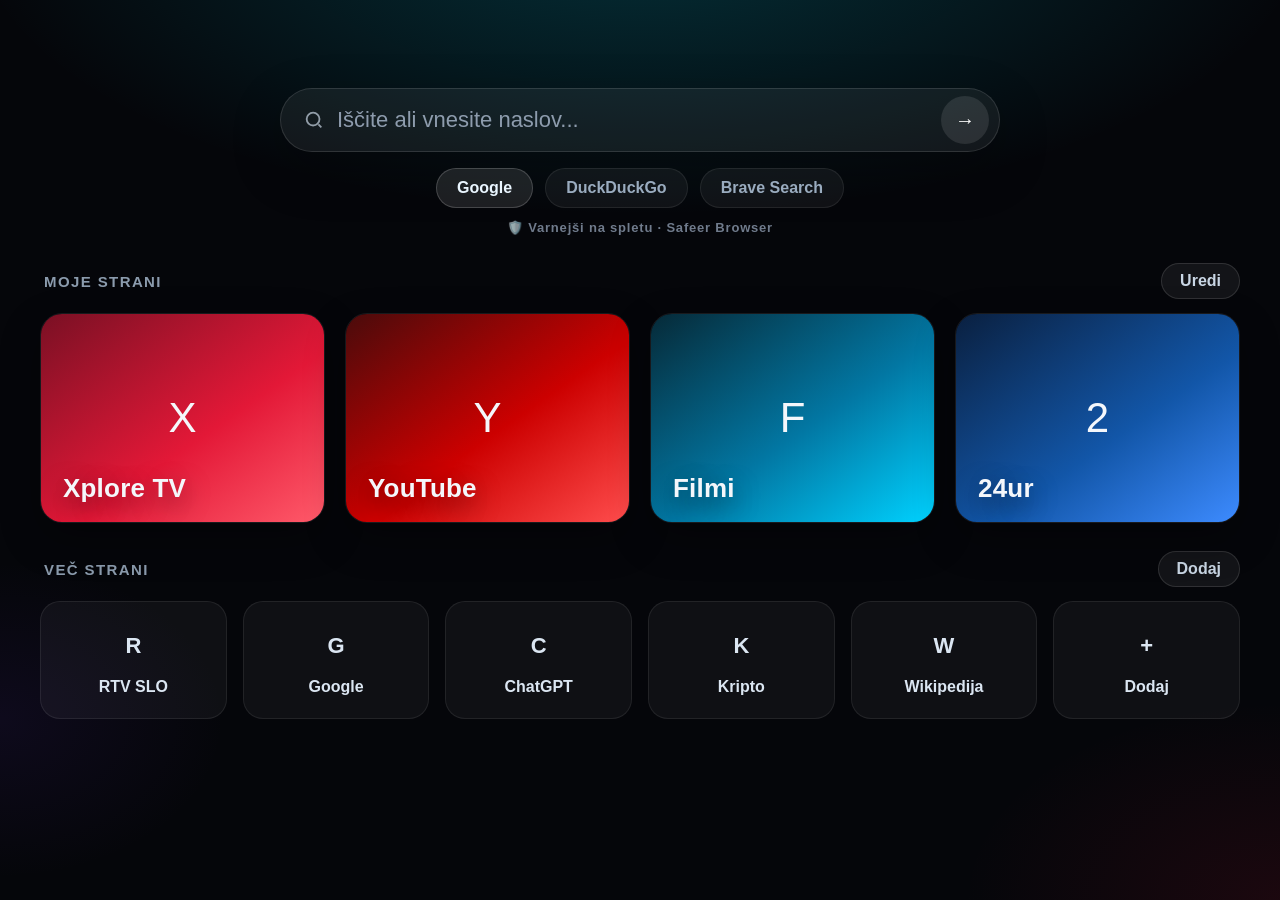
==== commit c43837ae: "feat(v2.1.79): upgrade TV Browser 2 with W3C GPC/DNT, UrlSanitizer, expanded C2 threat shield, and A" ====
--- a/assets/brave_home.html
+++ b/assets/brave_home.html
@@ -233,6 +233,7 @@
             <div class="engine-chip" role="button" tabindex="0" onclick="setEngine('duckduckgo', this)">DuckDuckGo</div>
             <div class="engine-chip" role="button" tabindex="0" onclick="setEngine('brave', this)">Brave Search</div>
         </div>
+        <div style="font-size: 13px; color: rgba(148, 163, 184, 0.75); letter-spacing: 0.8px; margin-top: -4px; font-weight: 600;">🛡️ Varnejši na spletu · Safeer Browser</div>
     </div>
 
     <div class="section-head">
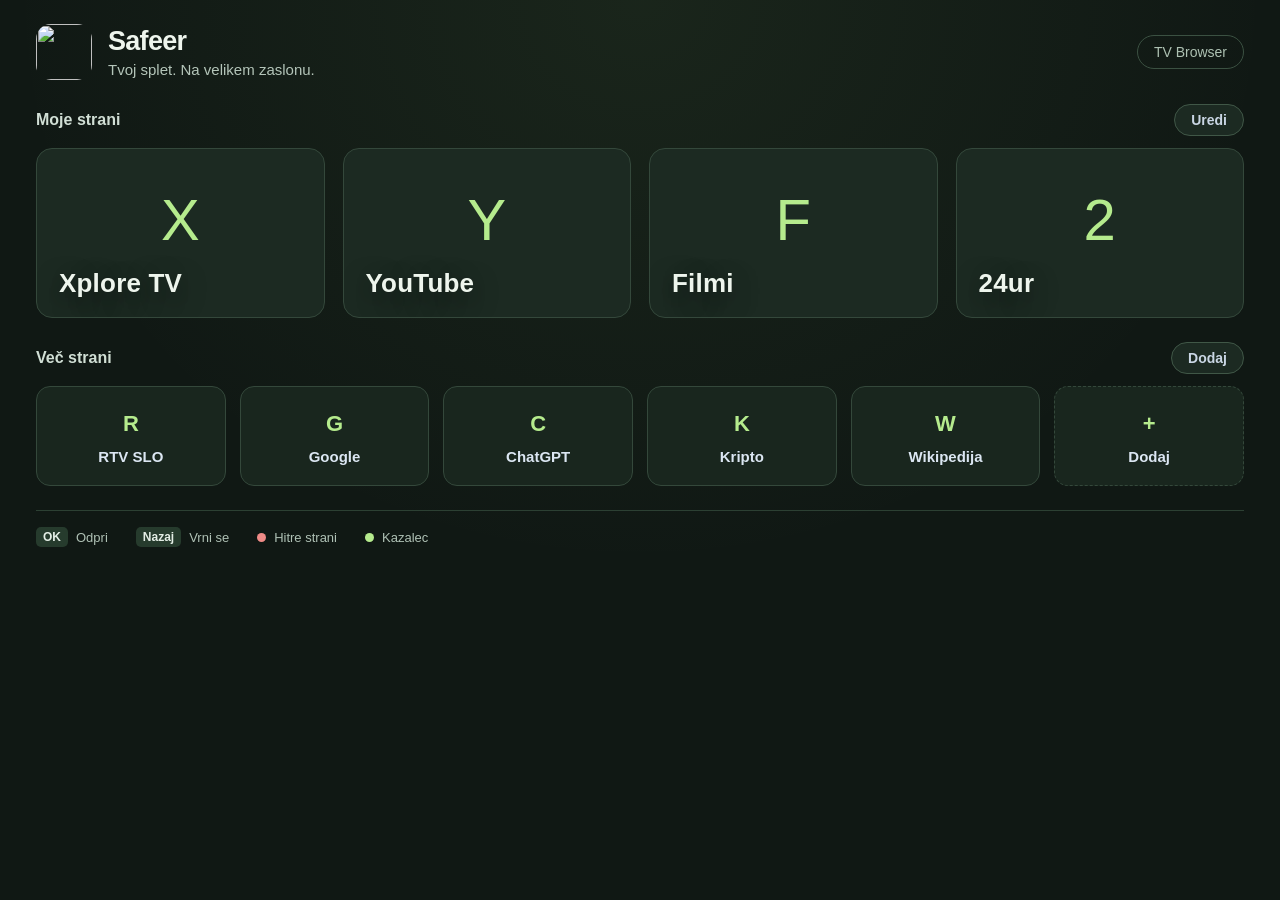
==== commit e7038420: "feat(tv): single poster scroll step, banner icon, and v2.1.81 update" ====
--- a/assets/brave_home.html
+++ b/assets/brave_home.html
@@ -219,9 +219,11 @@
         .hero-card.mini-add .art { background: rgba(255, 255, 255, 0.04); }
         .hero-card.mini-add .hero-label { color: #9aacbf; font-weight: 650; }
     </style>
+<link rel="stylesheet" href="safeer-home.css">
 </head>
 <body>
 <div class="stage">
+<header class="safeer-brand"><img src="safeer-mark.png" width="56" height="56" alt=""><div><h1>Safeer</h1><p>Tvoj splet. Na velikem zaslonu.</p></div><span class="edition">TV Browser</span></header>
     <div class="search-card">
         <form class="search-bar-wrapper" id="searchForm" onsubmit="return handleSearch(event)">
             <svg class="search-glyph" viewBox="0 0 24 24" fill="none" stroke="#c9d6e4" stroke-width="2"><circle cx="11" cy="11" r="7"/><path d="M20 20l-3.2-3.2"/></svg>
@@ -247,6 +249,7 @@
         <div class="edit-chip" role="button" tabindex="0" onclick="addTile()">Dodaj</div>
     </div>
     <div class="more-row" id="favoritesGrid"></div>
+<footer class="remote-help"><span><b>OK</b> Odpri</span><span><b>Nazaj</b> Vrni se</span><span><i class="remote-red"></i> Hitre strani</span><span><i class="remote-green"></i> Kazalec</span></footer>
 </div>
 <script>
     var currentEngine = 'google';
--- a/assets/safeer-home.css
+++ b/assets/safeer-home.css
@@ -0,0 +1,11 @@
+
+html,body{background:#101814;color:#eef5ed;font-family:Roboto,"Noto Sans",sans-serif;height:auto;min-height:100%}
+body{overflow:auto;background-image:radial-gradient(ellipse at 50% 0,rgba(155,212,120,.07),transparent 70%)}
+.stage{width:calc(100% - 72px);max-width:1500px;height:auto;padding:24px 0 28px}
+.safeer-brand{display:flex;align-items:center;gap:16px;margin-bottom:24px}.safeer-brand img{flex-shrink:0;border-radius:15px}.safeer-brand h1{font-size:27px;font-weight:650;letter-spacing:-.7px}.safeer-brand p{font-size:15px;color:#b4c5b9;margin-top:4px}.edition{margin-left:auto;color:#adc1b2;font-size:14px;border:1px solid #3b5142;border-radius:30px;padding:8px 16px}
+.search-card{display:none}.section-title{font-size:16px;text-transform:none;letter-spacing:0;color:#d1dfd5}.section-head{margin:0 0 12px}.edit-chip{font-size:14px;padding:7px 16px;background:#1c2a22;border:1px solid #405747}
+.hero-row{gap:18px;margin-bottom:24px}.hero-card{height:170px;border-radius:16px;background:#1c2a22;border:1px solid #34483b;box-shadow:none;transition:none}.hero-card .art{background:transparent!important;font-size:58px;font-weight:500;color:#b5eb8d;padding-bottom:28px}.hero-label{font-size:20px;bottom:18px;text-shadow:none;left:18px;right:18px}.hero-card:focus,.hero-card.safeer-active-card{transform:none;border-color:#b5eb8d;box-shadow:none}
+.more-row{grid-template-columns:repeat(6,minmax(0,1fr));gap:14px;flex:initial}.favorite-tile.mini{height:100px;border-radius:14px;background:#19261e;border:1px solid #34483b;gap:8px}.favorite-tile.mini .tile-name{font-size:15px;overflow-wrap:anywhere}.favorite-tile.mini .tile-icon-wrapper{height:32px;color:#b5eb8d!important}.mini-add{border-style:dashed!important}
+.remote-help{display:flex;gap:28px;align-items:center;margin-top:24px;padding-top:16px;border-top:1px solid #2c4033;color:#afc1b5;font-size:13px}.remote-help span{display:flex;align-items:center;gap:8px}.remote-help b{color:#e4eee6;background:#263b2d;padding:3px 7px;border-radius:5px;font-size:12px}.remote-help i{width:9px;height:9px;border-radius:50%;display:inline-block}.remote-red{background:#ef8b87}.remote-green{background:#b5eb8d}
+@media(max-width:850px){.stage{width:calc(100% - 48px)}.hero-card{height:145px}.hero-label{font-size:17px}.more-row{grid-template-columns:repeat(4,minmax(0,1fr))}.remote-help{flex-wrap:wrap;gap:16px}}
+@media(prefers-reduced-motion:reduce){*{transition:none!important;animation:none!important}}
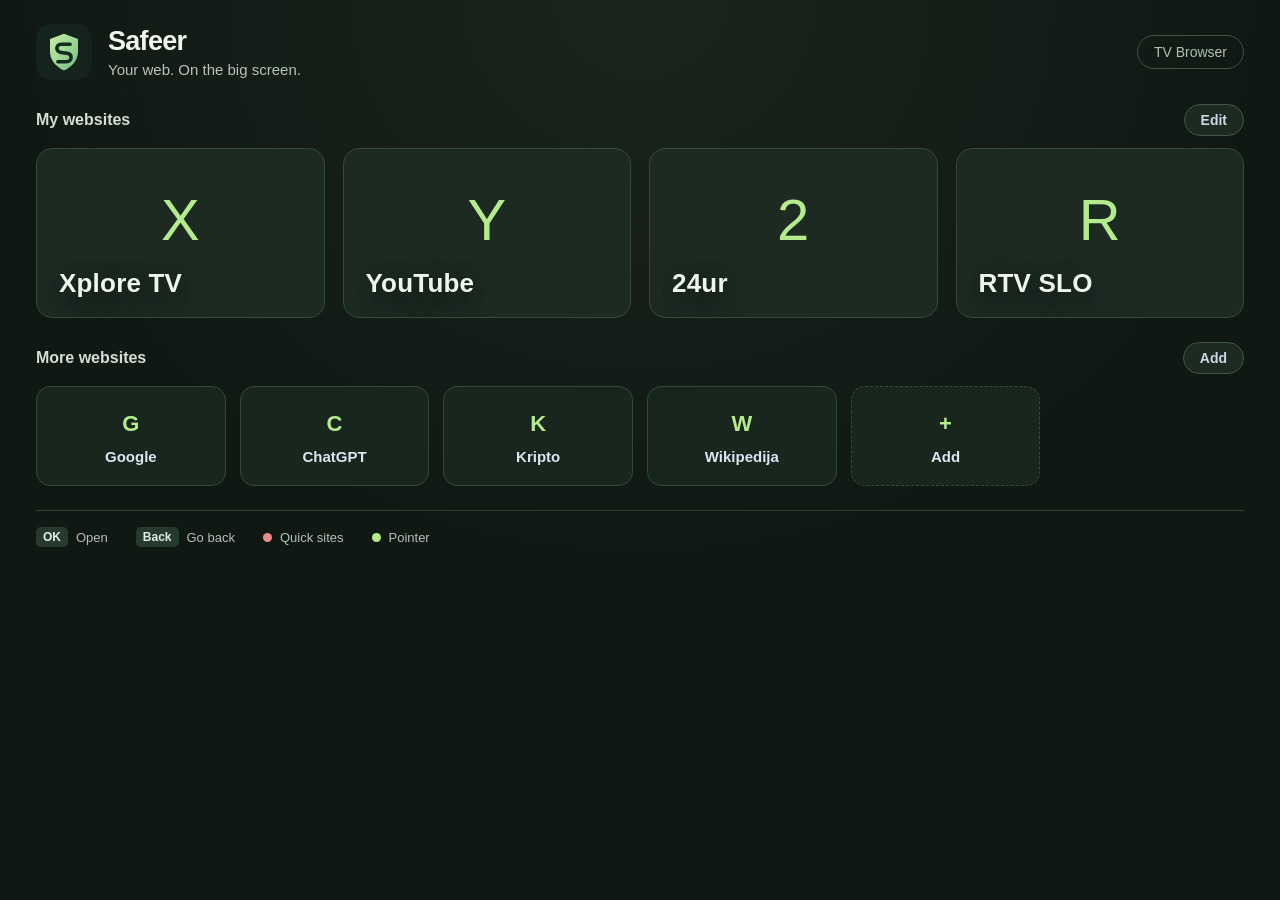
==== commit d4c54d88: "feat(tv): v2.1.82 - UI internationalization, public package hygiene, and store distribution" ====
--- a/assets/brave_home.html
+++ b/assets/brave_home.html
@@ -1,10 +1,11 @@
 <!DOCTYPE html>
-<html lang="sl">
+
+<html lang="en">
 <head>
-    <meta charset="UTF-8">
-    <meta name="viewport" content="width=device-width, initial-scale=1.0, user-scalable=no">
-    <title>Safeer Browser</title>
-    <style>
+<meta charset="utf-8"/>
+<meta content="width=device-width, initial-scale=1.0, user-scalable=no" name="viewport"/>
+<title>Safeer Browser</title>
+<style>
         * { margin: 0; padding: 0; box-sizing: border-box; -webkit-tap-highlight-color: transparent; user-select: none; }
         html, body {
             height: 100%;
@@ -219,44 +220,41 @@
         .hero-card.mini-add .art { background: rgba(255, 255, 255, 0.04); }
         .hero-card.mini-add .hero-label { color: #9aacbf; font-weight: 650; }
     </style>
-<link rel="stylesheet" href="safeer-home.css">
+<link href="safeer-home.css" rel="stylesheet"/>
 </head>
 <body>
 <div class="stage">
-<header class="safeer-brand"><img src="safeer-mark.png" width="56" height="56" alt=""><div><h1>Safeer</h1><p>Tvoj splet. Na velikem zaslonu.</p></div><span class="edition">TV Browser</span></header>
-    <div class="search-card">
-        <form class="search-bar-wrapper" id="searchForm" onsubmit="return handleSearch(event)">
-            <svg class="search-glyph" viewBox="0 0 24 24" fill="none" stroke="#c9d6e4" stroke-width="2"><circle cx="11" cy="11" r="7"/><path d="M20 20l-3.2-3.2"/></svg>
-            <input type="text" class="search-input" id="searchInput" placeholder="Iščite ali vnesite naslov..." autocomplete="off" autocorrect="off" tabindex="-1">
-            <button type="submit" class="search-btn" tabindex="0" aria-label="Išči">→</button>
-        </form>
-        <div class="engine-chips">
-            <div class="engine-chip active" role="button" tabindex="0" onclick="setEngine('google', this)">Google</div>
-            <div class="engine-chip" role="button" tabindex="0" onclick="setEngine('duckduckgo', this)">DuckDuckGo</div>
-            <div class="engine-chip" role="button" tabindex="0" onclick="setEngine('brave', this)">Brave Search</div>
-        </div>
-        <div style="font-size: 13px; color: rgba(148, 163, 184, 0.75); letter-spacing: 0.8px; margin-top: -4px; font-weight: 600;">🛡️ Varnejši na spletu · Safeer Browser</div>
-    </div>
-
-    <div class="section-head">
-        <div class="section-title">Moje strani</div>
-        <div class="edit-chip" role="button" tabindex="0" onclick="editTiles()">Uredi</div>
-    </div>
-    <div class="hero-row" id="heroRow"></div>
-
-    <div class="section-head">
-        <div class="section-title">Več strani</div>
-        <div class="edit-chip" role="button" tabindex="0" onclick="addTile()">Dodaj</div>
-    </div>
-    <div class="more-row" id="favoritesGrid"></div>
-<footer class="remote-help"><span><b>OK</b> Odpri</span><span><b>Nazaj</b> Vrni se</span><span><i class="remote-red"></i> Hitre strani</span><span><i class="remote-green"></i> Kazalec</span></footer>
-</div>
-<script>
+<header class="safeer-brand"><img alt="" height="56" src="safeer-mark.svg" width="56"/><div><h1>Safeer</h1><p><span data-home-text="home_tagline">Your web. On the big screen.</span></p></div><span class="edition">TV Browser</span></header>
+<div class="search-card">
+<form class="search-bar-wrapper" id="searchForm" onsubmit="return handleSearch(event)">
+<svg class="search-glyph" fill="none" stroke="#c9d6e4" stroke-width="2" viewbox="0 0 24 24"><circle cx="11" cy="11" r="7"></circle><path d="M20 20l-3.2-3.2"></path></svg>
+<input autocomplete="off" autocorrect="off" class="search-input" data-home-placeholder="home_search" id="searchInput" placeholder="Search or enter an address..." tabindex="-1" type="text"/>
+<button aria-label="Search" class="search-btn" data-home-label="search" tabindex="0" type="submit">→</button>
+</form>
+<div class="engine-chips">
+<div class="engine-chip active" onclick="setEngine('google', this)" role="button" tabindex="0">Google</div>
+<div class="engine-chip" onclick="setEngine('duckduckgo', this)" role="button" tabindex="0">DuckDuckGo</div>
+<div class="engine-chip" onclick="setEngine('brave', this)" role="button" tabindex="0">Brave Search</div>
+</div>
+<div style="font-size: 13px; color: rgba(148, 163, 184, 0.75); letter-spacing: 0.8px; margin-top: -4px; font-weight: 600;"><span data-home-text="safer">🛡️ Safer browsing · Safeer Browser</span></div>
+</div>
+<div class="section-head">
+<div class="section-title"><span data-home-text="my_sites">My websites</span></div>
+<div class="edit-chip" onclick="editTiles()" role="button" tabindex="0"><span data-home-text="edit">Edit</span></div>
+</div>
+<div class="hero-row" id="heroRow"></div>
+<div class="section-head">
+<div class="section-title"><span data-home-text="more_sites">More websites</span></div>
+<div class="edit-chip" onclick="addTile()" role="button" tabindex="0"><span data-home-text="add">Add</span></div>
+</div>
+<div class="more-row" id="favoritesGrid"></div>
+<footer class="remote-help"><span><b>OK</b><span data-home-text="open">Open</span></span><span><b><span data-home-text="back">Back</span></b><span data-home-text="return">Go back</span></span><span><i class="remote-red"></i><span data-home-text="sites">Quick sites</span></span><span><i class="remote-green"></i><span data-home-text="pointer">Pointer</span></span></footer>
+</div>
+<script src="home-language.js"></script><script>
     var currentEngine = 'google';
     var DEFAULT_TILES = [
         { title: 'Xplore TV', url: 'https://www.xploretv.si/livetv' },
         { title: 'YouTube', url: 'https://www.youtube.com/tv' },
-        { title: 'Filmi', url: 'https://hydrahd.ws/' },
         { title: '24ur', url: 'https://www.24ur.com' },
         { title: 'RTV SLO', url: 'https://www.rtvslo.si' },
         { title: 'Google', url: 'https://www.google.com' },
@@ -305,7 +303,7 @@
             art.textContent = isAdd ? '+' : letterMark(tile.title);
             var lab = document.createElement('div');
             lab.className = 'hero-label';
-            lab.textContent = isAdd ? 'Dodaj' : tile.title;
+            lab.textContent = isAdd ? homeText('add') : tile.title;
             el.appendChild(art);
             el.appendChild(lab);
             if (isAdd) el.addEventListener('click', addTile);
@@ -314,7 +312,7 @@
         }
 
         for (var i = 0; i < heroes.length; i++) addHero(heroes[i], i, false);
-        if (heroes.length < 4) addHero({ title: 'Dodaj', url: '' }, 0, true);
+        if (heroes.length < 4) addHero({ title: homeText('add'), url: '' }, 0, true);
 
         function addMini(tile, isAdd) {
             var el = document.createElement('div');
@@ -329,7 +327,7 @@
             wrap.style.color = '#dbe6f2';
             var name = document.createElement('div');
             name.className = 'tile-name';
-            name.textContent = isAdd ? 'Dodaj' : tile.title;
+            name.textContent = isAdd ? homeText('add') : tile.title;
             el.appendChild(wrap);
             el.appendChild(name);
             if (isAdd) el.addEventListener('click', addTile);
@@ -338,7 +336,7 @@
         }
 
         for (var j = 0; j < rest.length; j++) addMini(rest[j], false);
-        addMini({ title: 'Dodaj', url: '' }, true);
+        addMini({ title: homeText('add'), url: '' }, true);
     }
 
     function editTiles() {
@@ -353,9 +351,9 @@
         document.querySelectorAll('.engine-chip').forEach(function(c) { c.classList.remove('active'); });
         if (el) el.classList.add('active');
         var input = document.getElementById('searchInput');
-        if (engine === 'duckduckgo') input.placeholder = 'Zasebno iskanje DuckDuckGo...';
-        else if (engine === 'brave') input.placeholder = 'Iskanje z Brave...';
-        else input.placeholder = 'Iščite ali vnesite naslov...';
+        if (engine === 'duckduckgo') input.placeholder = homeText('private_search');
+        else if (engine === 'brave') input.placeholder = homeText('brave_search');
+        else input.placeholder = homeText('home_search');
         try { input.blur(); } catch (e) {}
     }
 
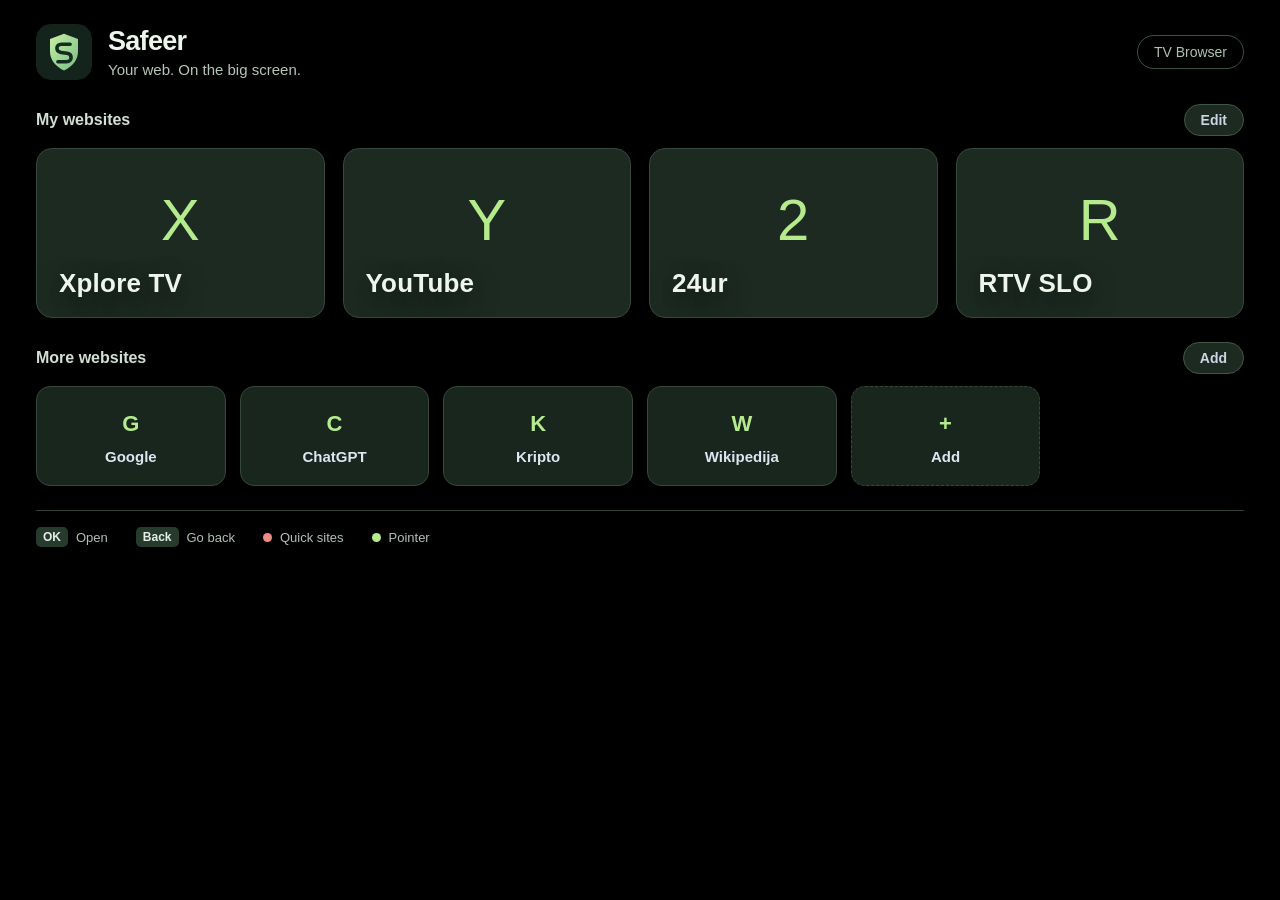
==== commit d207d9c7: "Tuji jeziki, crna domaca stran in YouTubovi pomocniki samo na YouTubu - Vsa okna JavaScripta (V redu" ====
--- a/assets/brave_home.html
+++ b/assets/brave_home.html
@@ -9,16 +9,14 @@
         * { margin: 0; padding: 0; box-sizing: border-box; -webkit-tap-highlight-color: transparent; user-select: none; }
         html, body {
             height: 100%;
-            background: #05060a;
+            background: #000000;
             color: #f4f7fb;
             font-family: "Segoe UI", Roboto, "Noto Sans", sans-serif;
         }
         body {
             overflow: hidden;
-            background-image:
-                radial-gradient(ellipse 90% 55% at 50% -8%, rgba(0, 196, 220, 0.22), transparent 58%),
-                radial-gradient(ellipse 45% 40% at 100% 100%, rgba(227, 24, 55, 0.10), transparent 55%),
-                radial-gradient(ellipse 35% 35% at 0% 80%, rgba(80, 40, 160, 0.12), transparent 50%);
+            background-color: #000000;
+            background-image: none;
         }
         .stage {
             width: min(1680px, calc(100vw - 80px));
@@ -164,8 +162,8 @@
             font-size: 26px; font-weight: 750; letter-spacing: 0.2px;
             text-shadow: 0 8px 24px rgba(0, 0, 0, 0.55);
         }
-        .hero-card.tone-0 .art { background: linear-gradient(145deg, #7a1024 0%, #e31837 58%, #ff5a6a 100%); }
-        .hero-card.tone-1 .art { background: linear-gradient(145deg, #4a0b0b 0%, #cc0000 55%, #ff4d4d 100%); }
+        .hero-card.tone-0 .art { background: linear-gradient(145deg, #0d1f14 0%, #1c3a24 58%, #2c5a38 100%); }
+        .hero-card.tone-1 .art { background: linear-gradient(145deg, #0b1a12 0%, #17331f 55%, #245231 100%); }
         .hero-card.tone-2 .art { background: linear-gradient(145deg, #062a38 0%, #0277a3 55%, #00d2ff 100%); }
         .hero-card.tone-3 .art { background: linear-gradient(145deg, #0a2040 0%, #1256a8 58%, #3d8bff 100%); }
         .hero-card.tone-4 .art { background: linear-gradient(145deg, #123018 0%, #1b7a45 58%, #4ade80 100%); }
--- a/assets/safeer-home.css
+++ b/assets/safeer-home.css
@@ -1,6 +1,6 @@
 
-html,body{background:#101814;color:#eef5ed;font-family:Roboto,"Noto Sans",sans-serif;height:auto;min-height:100%}
-body{overflow:auto;background-image:radial-gradient(ellipse at 50% 0,rgba(155,212,120,.07),transparent 70%)}
+html,body{background:#000;color:#eef5ed;font-family:Roboto,"Noto Sans",sans-serif;height:auto;min-height:100%}
+body{overflow:auto;background-color:#000;background-image:none}
 .stage{width:calc(100% - 72px);max-width:1500px;height:auto;padding:24px 0 28px}
 .safeer-brand{display:flex;align-items:center;gap:16px;margin-bottom:24px}.safeer-brand img{flex-shrink:0;border-radius:15px}.safeer-brand h1{font-size:27px;font-weight:650;letter-spacing:-.7px}.safeer-brand p{font-size:15px;color:#b4c5b9;margin-top:4px}.edition{margin-left:auto;color:#adc1b2;font-size:14px;border:1px solid #3b5142;border-radius:30px;padding:8px 16px}
 .search-card{display:none}.section-title{font-size:16px;text-transform:none;letter-spacing:0;color:#d1dfd5}.section-head{margin:0 0 12px}.edit-chip{font-size:14px;padding:7px 16px;background:#1c2a22;border:1px solid #405747}
@@ -9,3 +9,11 @@
 .remote-help{display:flex;gap:28px;align-items:center;margin-top:24px;padding-top:16px;border-top:1px solid #2c4033;color:#afc1b5;font-size:13px}.remote-help span{display:flex;align-items:center;gap:8px}.remote-help b{color:#e4eee6;background:#263b2d;padding:3px 7px;border-radius:5px;font-size:12px}.remote-help i{width:9px;height:9px;border-radius:50%;display:inline-block}.remote-red{background:#ef8b87}.remote-green{background:#b5eb8d}
 @media(max-width:850px){.stage{width:calc(100% - 48px)}.hero-card{height:145px}.hero-label{font-size:17px}.more-row{grid-template-columns:repeat(4,minmax(0,1fr))}.remote-help{flex-wrap:wrap;gap:16px}}
 @media(prefers-reduced-motion:reduce){*{transition:none!important;animation:none!important}}
+/* Oznaka izbranega naj bo povsod ista: zelen rob brez sija. Prej so imele manjse tipke
+   svoj moder obroc, cez katerega je risala se nasa zelena oznaka - videti je bilo kot
+   dvojni obroc. Velike plosce so bile ze zelene, zdaj so enake vse. */
+.favorite-tile.mini:focus,.favorite-tile.mini.safeer-active-card{background:#19261e;border-color:#b5eb8d;box-shadow:none;transform:none}
+.edit-chip:focus,.edit-chip.safeer-active-card{background:#1c2a22;color:#e8f3e2;border-color:#b5eb8d;box-shadow:none}
+.engine-chip:focus,.engine-chip.safeer-active-card{background:#1c2a22;color:#e8f3e2;border-color:#b5eb8d;box-shadow:none}
+.search-btn:focus,.search-btn.safeer-active-card{background:#b5eb8d;color:#101814;box-shadow:none}
+.search-bar-wrapper:focus-within,.search-bar-wrapper.safeer-active-card{border-color:#b5eb8d;background:transparent;box-shadow:none}
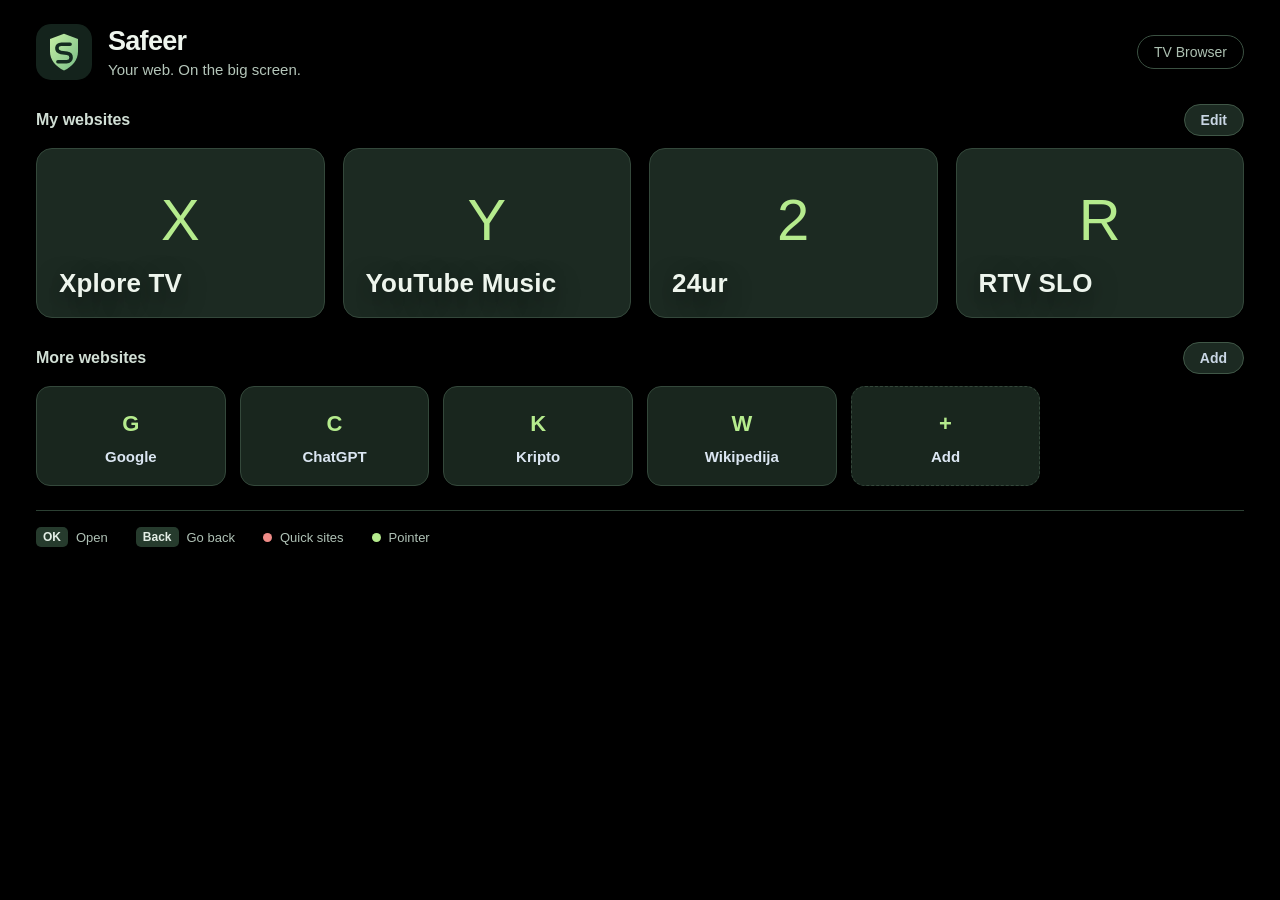
==== commit 480e2648: "Tuji jeziki brez slovenskih ostankov, ena sama oznaka fokusa, bliznjica na glasbo" ====
--- a/assets/brave_home.html
+++ b/assets/brave_home.html
@@ -252,7 +252,7 @@
     var currentEngine = 'google';
     var DEFAULT_TILES = [
         { title: 'Xplore TV', url: 'https://www.xploretv.si/livetv' },
-        { title: 'YouTube', url: 'https://www.youtube.com/tv' },
+        { title: 'YouTube Music', url: 'https://www.youtube.com/tv#/browse?c=FEtopics_music' },
         { title: '24ur', url: 'https://www.24ur.com' },
         { title: 'RTV SLO', url: 'https://www.rtvslo.si' },
         { title: 'Google', url: 'https://www.google.com' },
@@ -266,10 +266,26 @@
             if (window.SafeerBridge && typeof window.SafeerBridge.getHomeTiles === 'function') {
                 var raw = window.SafeerBridge.getHomeTiles();
                 var parsed = JSON.parse(raw);
-                if (parsed && parsed.length) return parsed;
+                if (parsed && parsed.length) return popraviBliznjice(parsed);
             }
         } catch (e) {}
-        return DEFAULT_TILES.slice();
+        return popraviBliznjice(DEFAULT_TILES.slice());
+    }
+
+    /* Ze shranjena bliznjica YouTube naj odpre glasbeni zavihek, ne domace strani. */
+    var YT_STARE = [
+        'https://www.youtube.com/tv', 'https://www.youtube.com/tv/',
+        'http://www.youtube.com/tv', 'https://youtube.com/tv', 'https://m.youtube.com/tv'
+    ];
+    function popraviBliznjice(tiles) {
+        for (var i = 0; i < tiles.length; i++) {
+            var u = String((tiles[i] && tiles[i].url) || '');
+            if (YT_STARE.indexOf(u) !== -1) {
+                tiles[i].url = 'https://www.youtube.com/tv#/browse?c=FEtopics_music';
+                tiles[i].title = 'YouTube Music';
+            }
+        }
+        return tiles;
     }
 
     function letterMark(title) {
